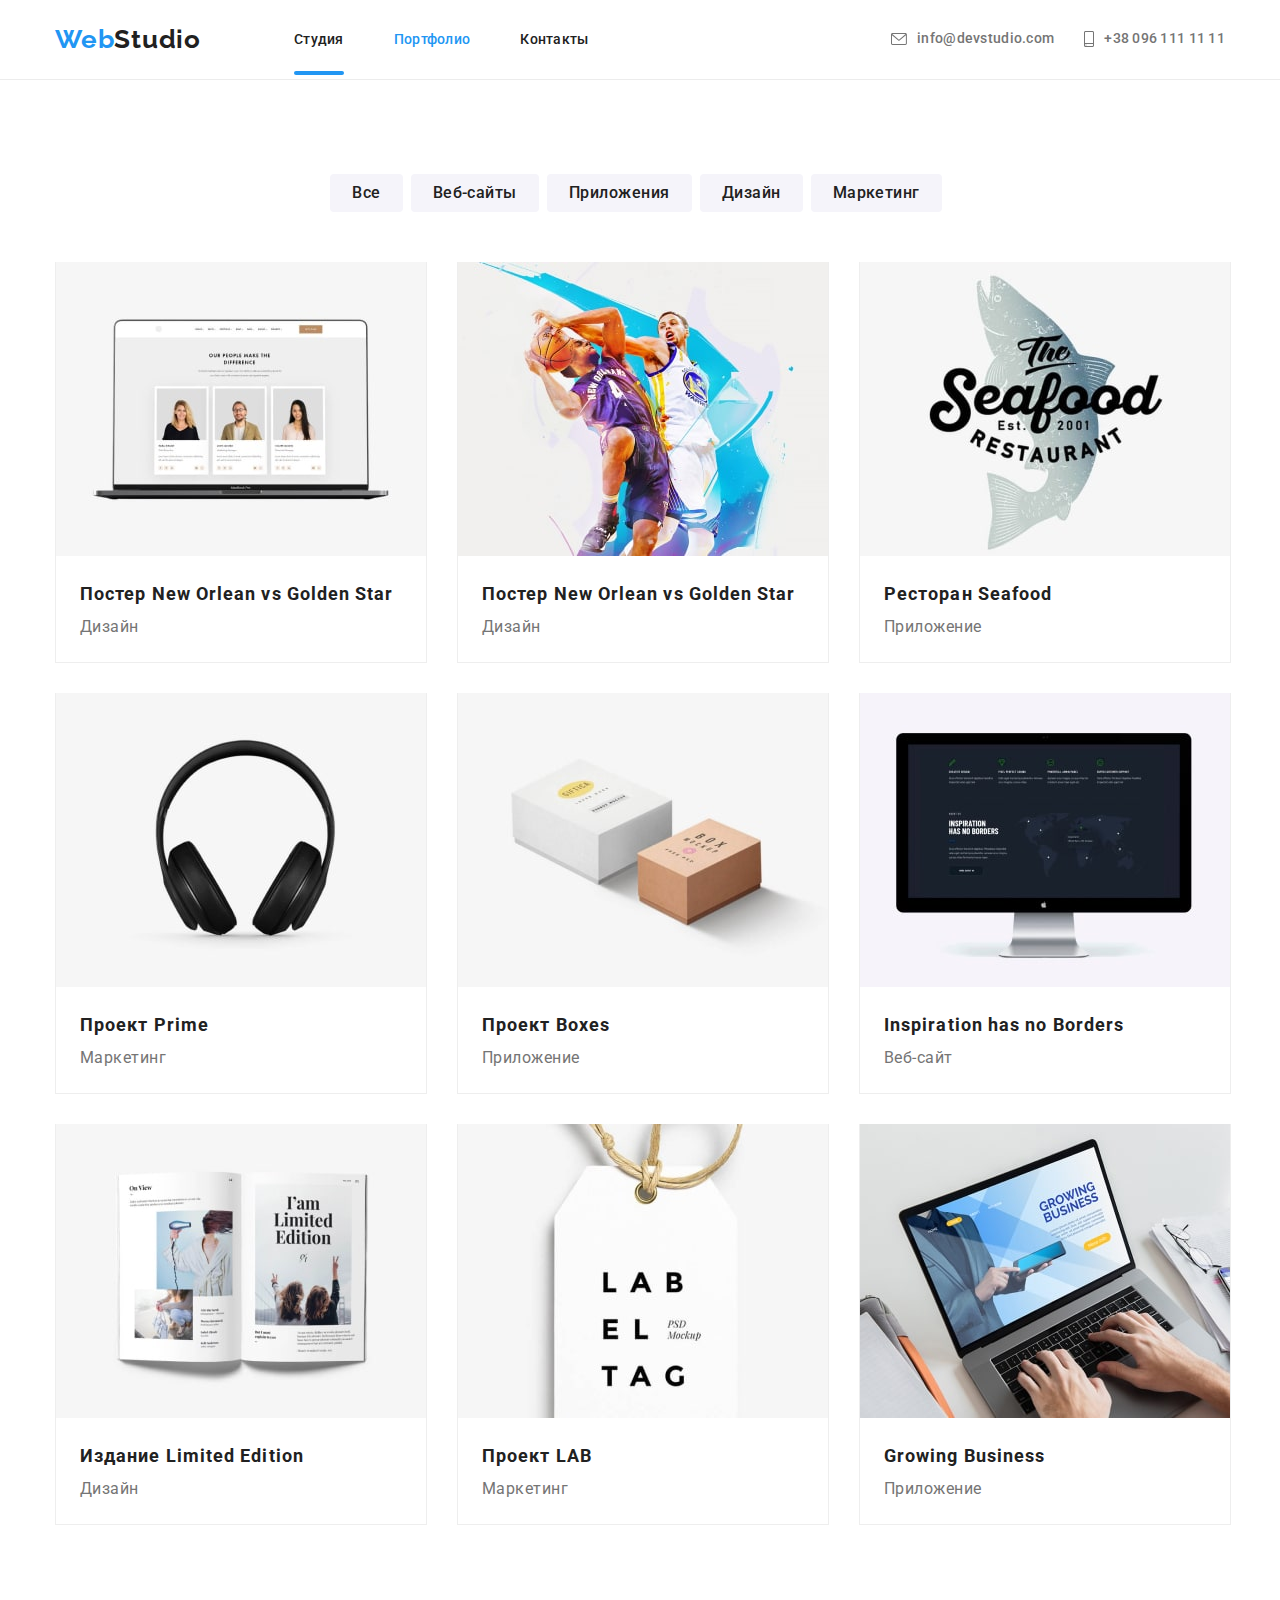
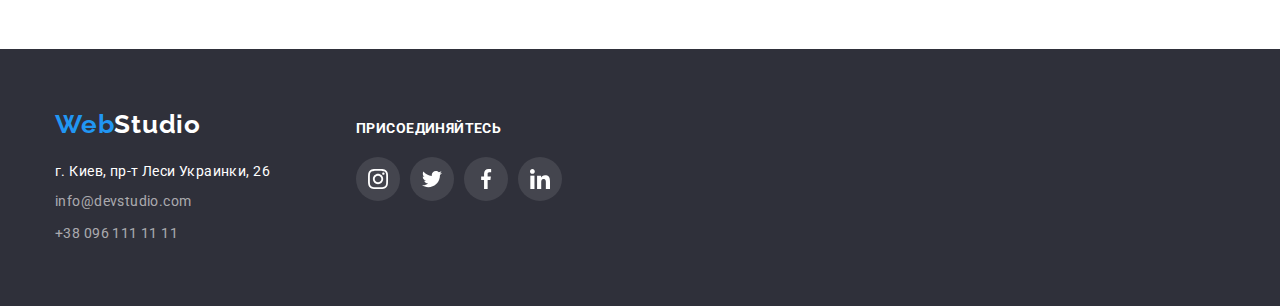
==== portfolio.html @ 5a018458 "+" ====
<!DOCTYPE html>
<html lang="en">
<head>
    <meta charset="UTF-8">
    <meta http-equiv="X-UA-Compatible" content="IE=edge">
    <meta name="viewport" content="width=device-width, initial-scale=1.0">
    <title>Document</title>
    <link rel="stylesheet" href="https://cdnjs.cloudflare.com/ajax/libs/modern-normalize/1.1.0/modern-normalize.min.css"
        crossorigin="anonymous" 
        referrerpolicy="no-referrer"
    >
    <link rel="stylesheet" href="./css/style.css" />
    <link rel="preconnect" href="https://fonts.googleapis.com">
    <link rel="preconnect" href="https://fonts.gstatic.com" crossorigin>
    <link href="https://fonts.googleapis.com/css2?family=Raleway:wght@400;500;700;900&family=Roboto:wght@400;500;700&display=swap" rel="stylesheet">
    
</head>
<body>
<header class="heading ">
    <div class="container">
        <div class="all_in">
            <a class="webstydia" href="index.html">Web<span class="shit">Studio</span></a>
            <nav>
                <ul class="menu">
                    <li class="menu_list"><a class="studia " href="index.html">Студия</a></li>
                    <li class="menu_list"><a class="portfolio bly" href="portfolio.html">Портфолио</a></li>
                    <li class="menu_list"><a class="contacs" href="">Контакты</a></li>
                </ul>
            </nav>
            <ul class="call">
                <li class="call_top"> <a class="mail" href="malito:info@devstudio.com"><svg class="top_icons" wight="16"
                            height="12">
                            <use href="image/svg/icons.svg#icon-envelope"></use>
                        </svg>info@devstudio.com</a></li>
                <li class="call_top"> <a class="telefon" href="tel:+380961111111"><svg class="top_icons_2" wight="10" height="16">
                            <use href="image/svg/icons.svg#icon-smartphone"></use>
                        </svg>+38 096 111 11 11</a></li>
            </ul>
        </div>
    </div>
</header>
    <main>
        <section class="main_pade section">
            <div class="container">
                <ul class="buttons">
                    <li class="port-butts"><button class="button" type="button">Все</button></li>
                    <li class="port-butts"><button class="button" type="button">Веб-сайты</button></li>
                    <li class="port-butts"><button class="button" type="button">Приложения</button></li>
                    <li class="port-butts"><button class="button" type="button">Дизайн</button></li>
                    <li class="port-butts"><button class="button" type="button">Маркетинг</button></li>
                </ul>
            </div>   
            <div class="container">
                <ul class="items">
                    <li class="item_3">
                        <div class="items_3_text">
                            <img class="bot" src="./image_portfolio/top_1.jpg" alt="постер">
                            <div class="active_text">
                                <p class="back_text">Технокряк это современная площадка распространения коронавируса. Компании используют
                                    эту
                                    платформу для цифрового
                                    шпионажа и атак на защищённые сервера конкурентов.</p>
                            </div>
                            <div class="pictures">
                                <h3 class="bot-title">Постер New Orlean vs Golden Star</h3>
                                <p class="bot-pre-title">Дизайн</p>
                            </div>
                            </img>
                        </div>
                    </li>
                    <li class="item_3">
                        <div class="items_3_text">
                            <img class="bot" src="./image_portfolio/top_2.jpg" alt="постер">
                                <div class="active_text">
                                    <p class="back_text">Технокряк это современная площадка распространения коронавируса. Компании используют эту
                                        платформу для цифрового
                                        шпионажа и атак на защищённые сервера конкурентов.</p>
                                </div>
                                <div class="pictures">
                                    <h3 class="bot-title">Постер New Orlean vs Golden Star</h3>
                                    <p class="bot-pre-title">Дизайн</p>
                                </div>
                            </img>
                        </div>
                    </li>
                    <li class="item_3">
                        <div class="items_3_text">
                        <img class="bot" src="./image_portfolio/top_3.jpg" alt="ресторан">
                          <div class="active_text">
                            <p class="back_text">Технокряк это современная площадка распространения коронавируса. Компании используют эту
                                платформу для цифрового
                                шпионажа и атак на защищённые сервера конкурентов.</p>
                          </div>
                            <div class="pictures">
                            <h3 class="bot-title"> Ресторан Seafood</h3>
                            <p class="bot-pre-title">Приложение</p>
                            </div>
                        </img>
                        </div>
                    </li>
                    <li class="item_3">
                     <div class="items_3_text">
                        <img class="bot" src="./image_portfolio/midle_1.jpg" alt="наушники">
                        <div class="active_text">
                            <p class="back_text">Технокряк это современная площадка распространения коронавируса. Компании используют эту
                                платформу для цифрового
                                шпионажа и атак на защищённые сервера конкурентов.</p>
                        </div>
                        <div class="pictures">
                            <h3 class="bot-title"> Проект Prime</h3>
                            <p class="bot-pre-title">Маркетинг</p>
                        </div>
                        </img>
                    </div>
                    </li>  
                    <li class="item_3">
                        <div class="items_3_text">
                        <img class="bot" src="./image_portfolio/midle_2.jpg" alt="коробочки">
                        <div class="active_text">
                            <p class="back_text">Технокряк это современная площадка распространения коронавируса. Компании используют эту
                                платформу для цифрового
                                шпионажа и атак на защищённые сервера конкурентов.</p>
                        </div>
                        <div class="pictures">
                            <h3 class="bot-title"> Проект Boxes </h3>
                            <p class="bot-pre-title">Приложение</p>
                        </div>
                        </img>
                       </div>
                    </li>
                    <li class="item_3">
                     <div class="items_3_text">
                        <img class="bot" src="./image_portfolio/midle_3.jpg" alt="mac">
                        <div class="active_text">
                            <p class="back_text">Технокряк это современная площадка распространения коронавируса. Компании используют эту
                                платформу для цифрового
                                шпионажа и атак на защищённые сервера конкурентов.</p>
                        </div>
                        <div class="pictures">
                            <h3 class="bot-title">Inspiration has no Borders</h3>
                            <p class="bot-pre-title">Веб-сайт</p>
                        </div>
                    </img>
                         </div>
                    </li>
                    <li class="item_3">
                     <div class="items_3_text">
                        <img class="bot" src="./image_portfolio/down_1.jpg" alt="издание">
                        <div class="active_text">
                            <p class="back_text">Технокряк это современная площадка распространения коронавируса. Компании используют эту
                                платформу для цифрового
                                шпионажа и атак на защищённые сервера конкурентов.</p>
                        </div>
                        <div class="pictures">
                            <h3 class="bot-title">Издание Limited Edition </h3>
                            <p class="bot-pre-title">Дизайн</p>
                        </div>
                        </img>
                     </div>
                    </li>
                    <li class="item_3">
                     <div class="items_3_text">
                        <img class="bot" src="./image_portfolio/down_2.jpg" alt="проект">
                        <div class="active_text">
                            <p class="back_text">Технокряк это современная площадка распространения коронавируса. Компании используют эту
                                платформу для цифрового
                                шпионажа и атак на защищённые сервера конкурентов.</p>
                        </div>
                        <div class="pictures">
                            <h3 class="bot-title">Проект LAB</h3>
                            <p class="bot-pre-title">Маркетинг</p>
                        </div>
                        </img>
                        </div>
                    </li>
                    <li class="item_3">
                        <div class="items_3_text">
                        <img class="bot" src="./image_portfolio/down_3.jpg" alt="notebook_2">
                        <div class="active_text">
                            <p class="back_text">Технокряк это современная площадка распространения коронавируса. Компании используют эту
                                платформу для цифрового
                                шпионажа и атак на защищённые сервера конкурентов.</p>
                        </div>
                        <div class="pictures">
                            <h3 class="bot-title">Growing Business </h3>
                            <p class="bot-pre-title">Приложение</p>
                        </div>
                        </img>
                        </div>
                    </li>
                </ul>
            </div>
        </section>
    </main>
<footer class="end ">
    <div class="container">
        <div class="fut_end">
            <div class="fut_end_1">
                <a class="webstydia_2" href="index.html">Web<span class="shit-2">Studio</span></a>
                <address class="adress">
                    <p>г. Киев, пр-т Леси Украинки, 26</p>
                </address>
                <ul class="call-2">
                    <li class="nav_bottom"> <a class="mail_2" href="malito:info@devstudio.com">info@devstudio.com</a>
                    </li>
                    <li><a class="telefon_2" href="tel:+380961111111">+38 096 111 11 11</a></li>
                </ul>
            </div>
            <div class="fut_end_2">
                <h3 class="come_text ">ПРИСОЕДИНЯЙТЕСЬ</h3>

                <ul class="come_link">
                    <li class="come_item">
                        <a href="" class="come_link_list">
                            <svg class="come_icons" wight="20" height="20">
                                <use href="image/svg/icons.svg#icon-instagram-2"></use>
                            </svg>

                        </a>
                    </li>
                    <li class="come_item">
                        <a href="" class="come_link_list">
                            <svg class="come_icons" wight="20" height="20">
                                <use href="image/svg/icons.svg#icon-twitter-1"></use>
                            </svg>
                        </a>
                    </li>
                    <li class="come_item">
                        <a href="" class="come_link_list">
                            <svg class="come_icons" wight="20" height="20">
                                <use href="image/svg/icons.svg#icon-facebook-1"></use>
                            </svg>
                        </a>
                    </li>
                    <li class="come_item">
                        <a href="" class="come_link_list">
                            <svg class="come_icons" wight="20" height="20">
                                <use href="image/svg/icons.svg#icon-linkedin-1"></use>
                            </svg>
                        </a>
                    </li>
                </ul>

            </div>
        </div>
    </div>
</footer>
</body>
</html>
---- css/style.css ----
body {
  font-family: "Roboto", sans-serif;
}
.container {
  width: 1200px;
  padding-left: 15px;
  padding-right: 15px;
  margin-left: auto;
  margin-right: auto;
}
ul {
  padding: 0;
  margin: 0;
  list-style: none;
}
.ul,
li {
  list-style: none;
  padding: 0;
  margin: 0;
}
.section {
  padding-top: 94px;
  padding-bottom: 94px;
}
h1,
h2,
h3,
p {
  margin: 0;
}

/* хедер для всех */
.heading {
  border-bottom: 1px solid #ececec;
  padding-top: 24px;
  padding-bottom: 24px;
}
.all_in {
  display: flex;
  align-items: center;
  transition: color;
}
.menu {
  display: flex;
  list-style: none;
}

.menu_list {
  margin-right: 50px;
}
.menu_list:last-child {
  margin-right: 0;
}

.webstydia {
  text-decoration: none;
  cursor: pointer;
  font-family: Raleway;
  font-weight: 700;
  font-size: 26px;
  line-height: 1.19;
  letter-spacing: 0.03em;
  color: #2196f3;
  margin-right: 93px;
  transition-property: color;
  transition-duration: 250ms;
  transition-timing-function: cubic-bezier(0.4, 0, 0.2, 1);
}
.webstydia:focus .shit {
  color: #2196f3;
}
.shit {
  color: #212121;
}

a:focus {
  color: #2196f3;
}

.studia {
  text-decoration: none;
  font-size: 14px;
  font-weight: 500;
  line-height: 1.14;
  letter-spacing: 0.02em;
  text-align: left;
  color: #212121;
  cursor: pointer;
  transition-property: color;
  transition-duration: 250ms;
  transition-timing-function: cubic-bezier(0.4, 0, 0.2, 1);
  position: relative;
}
.studia:hover {
  color: #2196f3;
}
.studia::after {
  content: "";
  display: block;
  width: 100%;
  height: 4px;
  position: absolute;
  left: 0;
  bottom: -28px;
  background: #2196f3;
  border-radius: 2px;
}

.portfolio {
  text-decoration: none;
  font-size: 14px;
  font-weight: 500;
  line-height: 1.14;
  letter-spacing: 0.02em;
  text-align: left;
  color: #212121;
  cursor: pointer;
  transition-property: color;
  transition-duration: 250ms;
  transition-timing-function: cubic-bezier(0.4, 0, 0.2, 1);
  position: relative;
}
.portfolio:hover {
  color: #2196f3;
}
.portfolio:focus {
  color: #2196f3;
}
.portfolio:hover::after {
  content: "";
  display: block;
  width: 100%;
  height: 4px;
  position: absolute;
  left: 0;
  bottom: -28px;
  background: #2196f3;
  border-radius: 2px;
}
.contacs {
  text-decoration: none;
  font-size: 14px;
  font-weight: 500;
  line-height: 1.14;
  letter-spacing: 0.02em;
  text-align: left;
  color: #212121;
  cursor: pointer;
  transition-property: color;
  transition-duration: 250ms;
  transition-timing-function: cubic-bezier(0.4, 0, 0.2, 1);
}
.contacs:hover {
  color: #2196f3;
}
.contacs:focus {
  color: #2196f3;
}
.bly {
  color: #2196f3;
}

.mail {
  font-size: 14px;
  font-weight: 500;
  line-height: 1.14;
  letter-spacing: 0.02em;
  color: #757575;
  text-decoration: none;
  display: flex;
  align-items: center;
  transition-property: fill;
  transition-duration: 250ms;
  transition-timing-function: cubic-bezier(0.4, 0, 0.2, 1);
}
.telefon {
  font-size: 14px;
  font-weight: 500;
  line-height: 1.14;
  letter-spacing: 0.02em;
  color: #757575;
  text-decoration: none;
  white-space: nowrap;
  display: flex;
  align-items: center;
  transition-property: fill;
  transition-duration: 250ms;
  transition-timing-function: cubic-bezier(0.4, 0, 0.2, 1);
}
.call {
  list-style: none;
  display: flex;
  margin-left: auto;
}
.call_top {
  margin-right: 30px;
}
.call_top:last-child {
  margin-right: 0;
}
.mail:focus .top_icons {
  fill: #2196f3;
}
.telefon:focus .top_icons_2 {
  fill: #2196f3;
}
.top_icons {
  width: 16px;
  height: 12px;
  align-items: center;
  margin-right: 10px;
  fill: #757575;
  transition-property: fill;
  transition-duration: 250ms;
  transition-timing-function: cubic-bezier(0.4, 0, 0.2, 1);
}
.mail:hover .top_icons {
  fill: #2196f3;
}
.top_icons_2 {
  width: 10px;
  height: 16px;
  align-items: center;
  margin-right: 10px;
  fill: #757575;
  transition-property: fill;
  transition-duration: 250ms;
  transition-timing-function: cubic-bezier(0.4, 0, 0.2, 1);
}
.telefon:hover .top_icons_2 {
  fill: #2196f3;
}
.mail:hover {
  color: #2196f3;
}
.telefon:hover {
  color: #2196f3;
}

/* конец общей верхней части */
/* главная */
/* С груповой фоткой+ модальное меню */
.main__hi {
  display: flex;
  justify-content: center;
  align-items: center;
  flex-direction: column;
  padding-top: 200px;
  padding-bottom: 200px;
  background: #212121;
  background-image: linear-gradient(
      rgba(47, 48, 58, 0.4),
      rgba(47, 48, 58, 0.4)
    ),
    url(../image/background.jpg);
  background-repeat: no-repeat;
  background-position: center;
  background-size: cover;
}
.hi__title {
  width: 696px;
  font-weight: 900;
  font-size: 44px;
  line-height: 136%;
  text-align: center;
  letter-spacing: 0.06em;
  text-transform: uppercase;
  color: #ffffff;
  margin-bottom: 30px;
}
.hi__button {
  width: 200px;
  font-family: Roboto;
  height: 50px;
  font-weight: 700;
  font-size: 20px;
  background: #2196f3;
  border: 0;
  color: #fff;
  cursor: pointer;
  border-radius: 4px;
  text-align: center;
  transition-property: color;
  transition-duration: 250ms;
  transition-timing-function: cubic-bezier(0.4, 0, 0.2, 1);
}
.h1_button:hover {
  background: #2196f3;
}
/* С Иконками svg */
.main__content {
  text-decoration: none;
  padding-top: 94px;
}
.content__adv_icon {
  width: 70px;
  height: 70px;
}
.icon_size {
  display: flex;
  justify-content: center;
  align-items: center;
  background: #f5f4fa;
  border-radius: 4px;
  margin-bottom: 30px;
  width: 270px;
  height: 120px;
}
.content__adv {
  display: flex;
}
.content__adv_item-title {
  margin-right: 30px;
}
.content__adv_item-title:last-child {
  margin-right: 0;
}

.content__adv_item-title-text {
  font-size: 14px;
  font-weight: 700;
  line-height: 1.14;
  letter-spacing: 0.03em;
  text-align: left;
  color: #212121;
  padding-bottom: 10px;
  text-transform: uppercase;
  white-space: nowrap;
}

.content__adv_item-text {
  font-size: 14px;
  font-weight: 400;
  line-height: 1.71;
  letter-spacing: 0.03em;
  text-align: left;
  color: #757575;
}

/*.interactiv:first-child {
  
}
*/
/* 3 фотографии */
.content__what_title {
  font-size: 36px;
  line-height: 1.16;
  text-align: center;
  letter-spacing: 0.03em;
  color: #212121;
  margin-bottom: 50px;
}
.interactiv {
  margin-right: 30px;
}
.interactiv:last-child {
  margin-right: 0;
}
.position_of_text {
  position: relative;
  width: 370px;
  height: 294px;
}
.content_top {
  position: absolute;
  bottom: 0%;
  left: 0%;
  transform: translate(-0%, -0%);
  background-color: rgba(47, 48, 58, 0.8);
  width: 370px;
  height: 70px;
}
.content_text_top {
  font-weight: 700;
  font-size: 14px;
  line-height: 16px;
  text-align: center;
  letter-spacing: 0.03em;
  text-transform: uppercase;
  display: flex;
  flex-direction: column;
  color: #ffffff;
  margin-top: 27px;
}

.content__what_imgs {
  list-style: none;
  display: flex;
}
/* SVG */
.workspake {
  background-color: #f5f4fa;
}
.items-2 {
  list-style: none;
  display: flex;
  justify-content: center;
}

.team {
  display: flex;
  justify-content: center;
  font-size: 36px;
  font-weight: 700;
  line-height: 1.16;
  letter-spacing: 0.03em;
  margin-bottom: 50px;
}
.item {
  margin-right: 30px;
  text-align: center;
  border: 1px solid #eeeeee;
  background: #ffffff;
  box-shadow: 0px 1px 3px rgba(0, 0, 0, 0.12), 0px 1px 1px rgba(0, 0, 0, 0.14),
    0px 2px 1px rgba(0, 0, 0, 0.2);
  border-radius: 0px 0px 4px 4px;
}
.item:last-child {
  margin-right: 0;
}
.peoples_icon {
  padding-bottom: 30px;
  padding-top: 30px;
}
.peoples {
  font-size: 16px;
  line-height: 1.18;
  letter-spacing: 0.03em;
  color: #212121;
  padding-bottom: 10px;
}
.peoples-2 {
  font-size: 16px;
  line-height: 1.18;
  letter-spacing: 0.03em;
  font-weight: 400;

  color: #757575;
}
.team-social-list {
  display: flex;
  justify-content: center;
  margin-top: 16px;
}
.team-social-icon {
  fill: #afb1b8;
  transition-property: fill;
  transition-duration: 250ms;
  transition-timing-function: cubic-bezier(0.4, 0, 0.2, 1);
}
.team-social-item + .team-social-item {
  margin-left: 10px;
}
.team-social-link {
  width: 44px;
  height: 44px;
  border-radius: 50%;
  background-color: white;
  display: flex;
  align-items: center;
  justify-content: center;
  transition-property: background-color;
  transition-duration: 250ms;
  transition-timing-function: cubic-bezier(0.4, 0, 0.2, 1);
}

.team-social-link:hover {
  background-color: #2196f3;
}
.team-social-link:focus .team-social-icon {
  fill: #ffffff;
}
.team-social-link:focus {
  background-color: #2196f3;
}
.team-social-link:hover .team-social-icon {
  fill: white;
}
/* Будет блок */
.clients {
  display: flex;
  justify-content: center;
}
.client {
  margin-right: 30px;
}
.client:last-child {
  margin-right: 0px;
}
.client-icon {
  width: 106px;
  fill: #afb1b8;
  height: 60px;
  transition-property: background-color;
  transition-duration: 250ms;
  transition-timing-function: cubic-bezier(0.4, 0, 0.2, 1);
}
.client-link {
  width: 170px;
  height: 92px;
  display: flex;
  justify-content: center;
  align-items: center;
  border: 1px solid #afb1b8;
  box-sizing: border-box;
  border-radius: 4px;
  fill: #afb1b8;
  transition-property: fill;
  transition-duration: 250ms;
  transition-timing-function: cubic-bezier(0.4, 0, 0.2, 1);
}
.client-link:hover {
  border: 1px solid #2196f3;
  box-sizing: border-box;
  border-radius: 4px;
}
.client-icon:hover {
  fill: #2196f3;
}
.client-link:focus .client-icon {
  fill: #2196f3;
}
.client-link:focus {
  border: 1px solid #2196f3;
  box-sizing: border-box;
  border-radius: 4px;
}
.client-link:hover .client-icon {
  fill: #2196f3;
}
/* Главная конец */

.main_pade {
  display: flex;
  flex-direction: column;
}
.port-butts {
  margin-right: 8px;
}
.buttons {
  display: flex;
  justify-content: center;
  margin-bottom: 50px;
}
.button {
  border: none;
  font-family: inherit;
  color: inherit;
  background-color: transparent;
  cursor: pointer;
  border-radius: 4px;
  padding: 6px 22px;
  text-decoration: none;
  font-weight: 500;
  font-size: 16px;
  line-height: 1.62;
  letter-spacing: 0.03em;
  color: #212121;
  background: #f5f4fa;
  white-space: nowrap;
  transition-property: background-color, color;
  transition-duration: 250ms;
  transition-timing-function: cubic-bezier(0.4, 0, 0.2, 1);
}
.button:hover {
  color: #ffffff;
  background-color: #2196f3;
}
.button:focus {
  color: #ffffff;
  background-color: #2196f3;
}

/* Карттинки */
.items_3_text {
  position: relative;
  display: flex;
  flex-direction: column;
}
.items_3_text::before {
  display: flex;
  position: absolute;
  content: "";
  width: 370px;
  height: 294px;
  background: rgba(33, 150, 243, 0.9);
  opacity: 0;
  transform: translateY(100%);

  transition-duration: 250ms;
  transition-timing-function: cubic-bezier(0.4, 0, 0.2, 1);
}
.items_3_text:hover::before {
  opacity: 1;

  transform: translateY(0%);
}
.items_3_text:hover .active_text {
  opacity: 1;
  transform: translateY(0%);
}
.active_text {
  position: absolute;
  display: flex;
  opacity: 0;
  left: 24px;
  right: 24px;
  top: 63px;
  bottom: 63px;
  opacity: 0;
  transform: translateY(100%);
}

.back_text {
  font-size: 18px;
  font-weight: 400;
  line-height: 1.55;
  letter-spacing: 0.03em;
  text-align: left;
  color: #ffffff;
}
.items {
  list-style: none;
  display: flex;
  width: 1200px;
  flex-wrap: wrap;
  text-align: left;
}
.items:hover .items_3_text::before {
  transform: translateY(0%);
}

.item_3 {
  background: #ffffff;
  border-bottom: 1px solid #eeeeee;
  border-right: 1px solid #eeeeee;
  border-left: 1px solid #eeeeee;
  box-sizing: border-box;
  margin-bottom: 30px;
  margin-right: 30px;
}
.item_3:hover {
  box-shadow: 0px 1px 1px rgba(0, 0, 0, 0.12), 0px 4px 4px rgba(0, 0, 0, 0.06),
    1px 4px 6px rgba(0, 0, 0, 0.16);
}
.item_3:hover .active_text {
  opacity: 1;

  transition-duration: 250ms;
  transition-timing-function: cubic-bezier(0.4, 0, 0.2, 1);
  transform: translateY(0%);
}

.item_3:nth-child(3n) {
  margin-right: 0;
}
.pictures {
  padding-left: 24px;
  padding-right: 24px;
  padding-top: 20px;
  padding-bottom: 20px;
}

.bot-title {
  font-size: 18px;
  font-weight: 700;
  line-height: 2;
  letter-spacing: 0.06em;
  text-align: left;
  color: #212121;
}
.bot-pre-title {
  font-size: 16px;
  font-weight: 400;
  line-height: 1.87;
  letter-spacing: 0.03em;
  text-align: left;
  color: #757575;
}
/*
.bot {
  width: 370px;
  height: 294px;
  left: 215px;
  top: 262px;
}*/

/* Футер для всех */
.end {
  background-color: #2f303a;
  padding-top: 60px;
  padding-bottom: 60px;
}

.webstydia_2 {
  text-decoration: none;
  cursor: pointer;
  font-family: Raleway;
  font-weight: bold;
  font-size: 26px;
  line-height: 1.19;
  letter-spacing: 0.03em;
  color: #2196f3;
  margin-bottom: 20px;

  display: block;
  transition-delay: 250ms;
  transition-timing-function: cubic-bezier(0.4, 0, 0.2, 1);
}
.webstydia_2:focus .shit-2 {
  color: #2196f3;
}
.adress {
  width: 231px;
  height: 21px;
  font-style: normal;
  font-size: 14px;
  line-height: 1.71;
  letter-spacing: 0.03em;
  color: #ffffff;

  margin-right: 0;
}

.shit-2 {
  color: #ffffff;
}

.mail_2 {
  font-size: 14px;
  line-height: 1.71;
  letter-spacing: 0.03em;
  color: rgba(255, 255, 255, 0.6);
  text-decoration: none;
  transition-delay: 250ms;
  transition-timing-function: cubic-bezier(0.4, 0, 0.2, 1);
}
.mail_2:hover {
  color: #2196f3;
}
.telefon_2 {
  width: 231px;
  height: 21px;
  font-size: 14px;
  line-height: 1.71;
  letter-spacing: 0.03em;
  text-decoration: none;
  color: rgba(255, 255, 255, 0.6);
  transition-delay: 250ms;
  transition-timing-function: cubic-bezier(0.4, 0, 0.2, 1);
}
.telefon_2:hover {
  color: #2196f3;
}
.nav_bottom {
  padding-top: 9px;
  padding-bottom: 9px;
}
.call-2 {
  list-style: none;
  padding-left: 0;
}
.fut_end_1 {
  display: flex;
  flex-direction: column;
}
.fut_end {
  display: flex;
}
.fut_end_2 {
  padding-left: 70px;
  padding-top: 12px;
}
.come_link {
  display: flex;
}

.come_item + .come_item {
  margin-left: 10px;
}
.come_text {
  width: 145px;
  height: 16px;
  font-size: 14px;
  line-height: 1.14;
  letter-spacing: 0.03em;
  text-transform: uppercase;
  font-weight: 700;
  color: #ffffff;
  font-weight: 700;
  margin-bottom: 20px;
}
.come_link_list {
  width: 44px;
  height: 44px;
  border-radius: 50%;
  background-color: rgba(255, 255, 255, 0.1);
  display: flex;
  align-items: center;
  justify-content: center;
  transition-property: background-color;
  transition-duration: 250ms;
  transition-timing-function: cubic-bezier(0.4, 0, 0.2, 1);
}
.come_link_list:hover {
  background-color: #2196f3;
}
.come_icons {
  fill: #ffffff;
}
.come_link_list:focus .come_icons {
  fill: #ffffff;
}
.come_link_list:focus {
  background: #2196f3;
}
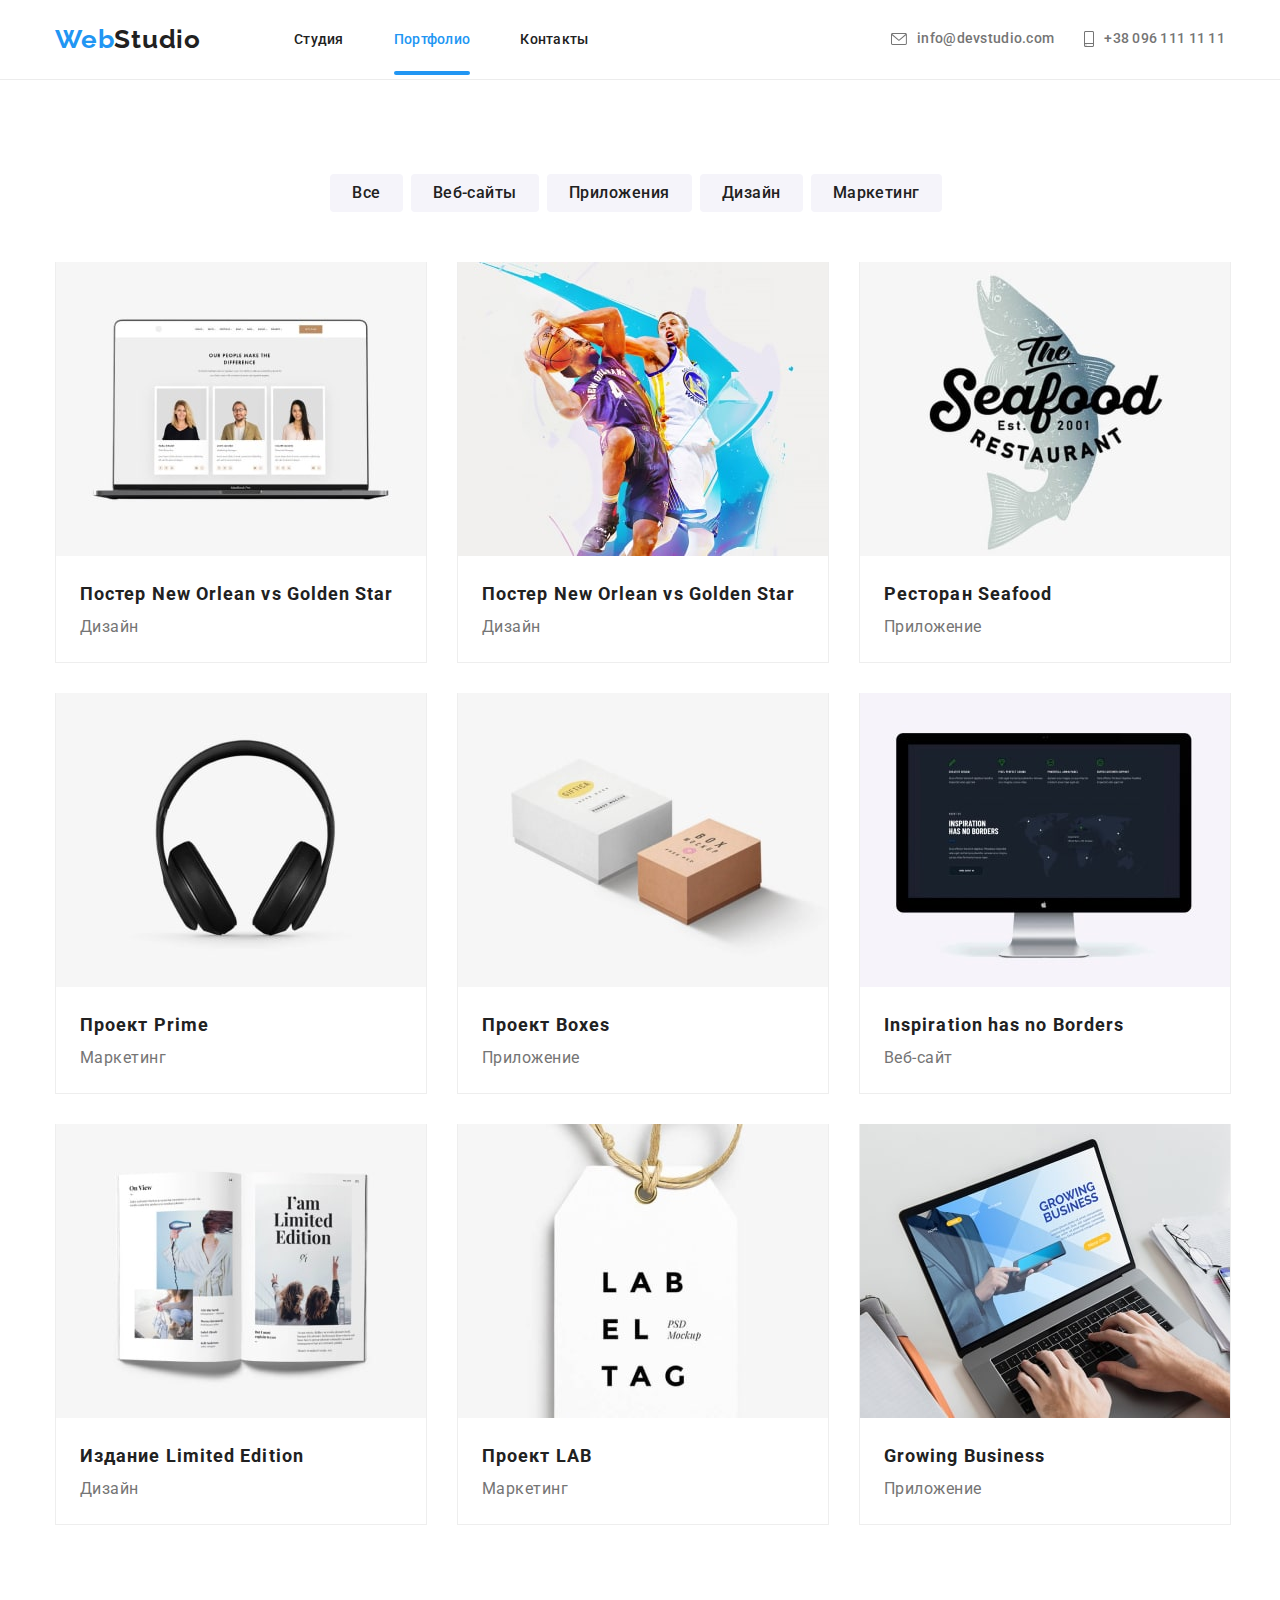
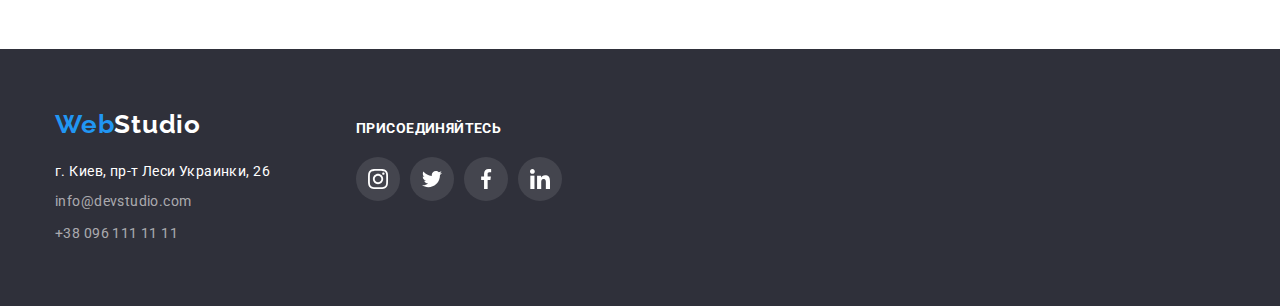
==== commit e27c6b99: "+" ====
--- a/portfolio.html
+++ b/portfolio.html
@@ -23,7 +23,7 @@
             <nav>
                 <ul class="menu">
                     <li class="menu_list"><a class="studia " href="index.html">Студия</a></li>
-                    <li class="menu_list"><a class="portfolio bly" href="portfolio.html">Портфолио</a></li>
+                    <li class="menu_list"><a class="portfolio bly cut" href="portfolio.html">Портфолио</a></li>
                     <li class="menu_list"><a class="contacs" href="">Контакты</a></li>
                 </ul>
             </nav>
--- a/css/style.css
+++ b/css/style.css
@@ -95,7 +95,7 @@
 .studia:hover {
   color: #2196f3;
 }
-.studia::after {
+.cut::after {
   content: "";
   display: block;
   width: 100%;
@@ -127,17 +127,7 @@
 .portfolio:focus {
   color: #2196f3;
 }
-.portfolio:hover::after {
-  content: "";
-  display: block;
-  width: 100%;
-  height: 4px;
-  position: absolute;
-  left: 0;
-  bottom: -28px;
-  background: #2196f3;
-  border-radius: 2px;
-}
+
 .contacs {
   text-decoration: none;
   font-size: 14px;
@@ -577,6 +567,9 @@
   position: relative;
   display: flex;
   flex-direction: column;
+  transition-duration: 250ms;
+  transition-timing-function: cubic-bezier(0.4, 0, 0.2, 1);
+  transform: translateY(0%);
 }
 .items_3_text::before {
   display: flex;
@@ -587,16 +580,13 @@
   background: rgba(33, 150, 243, 0.9);
   opacity: 0;
   transform: translateY(100%);
-
-  transition-duration: 250ms;
-  transition-timing-function: cubic-bezier(0.4, 0, 0.2, 1);
 }
 .items_3_text:hover::before {
+  contain: "";
   opacity: 1;
-
-  transform: translateY(0%);
 }
 .items_3_text:hover .active_text {
+  content: "";
   opacity: 1;
   transform: translateY(0%);
 }
@@ -610,6 +600,9 @@
   bottom: 63px;
   opacity: 0;
   transform: translateY(100%);
+  transition-duration: 250ms;
+  transition-timing-function: cubic-bezier(0.4, 0, 0.2, 1);
+  transform: translateY(0%);
 }
 
 .back_text {
@@ -628,6 +621,9 @@
   text-align: left;
 }
 .items:hover .items_3_text::before {
+  transform: translateY(0%);
+  transition-duration: 250ms;
+  transition-timing-function: cubic-bezier(0.4, 0, 0.2, 1);
   transform: translateY(0%);
 }
 
@@ -646,7 +642,6 @@
 }
 .item_3:hover .active_text {
   opacity: 1;
-
   transition-duration: 250ms;
   transition-timing-function: cubic-bezier(0.4, 0, 0.2, 1);
   transform: translateY(0%);
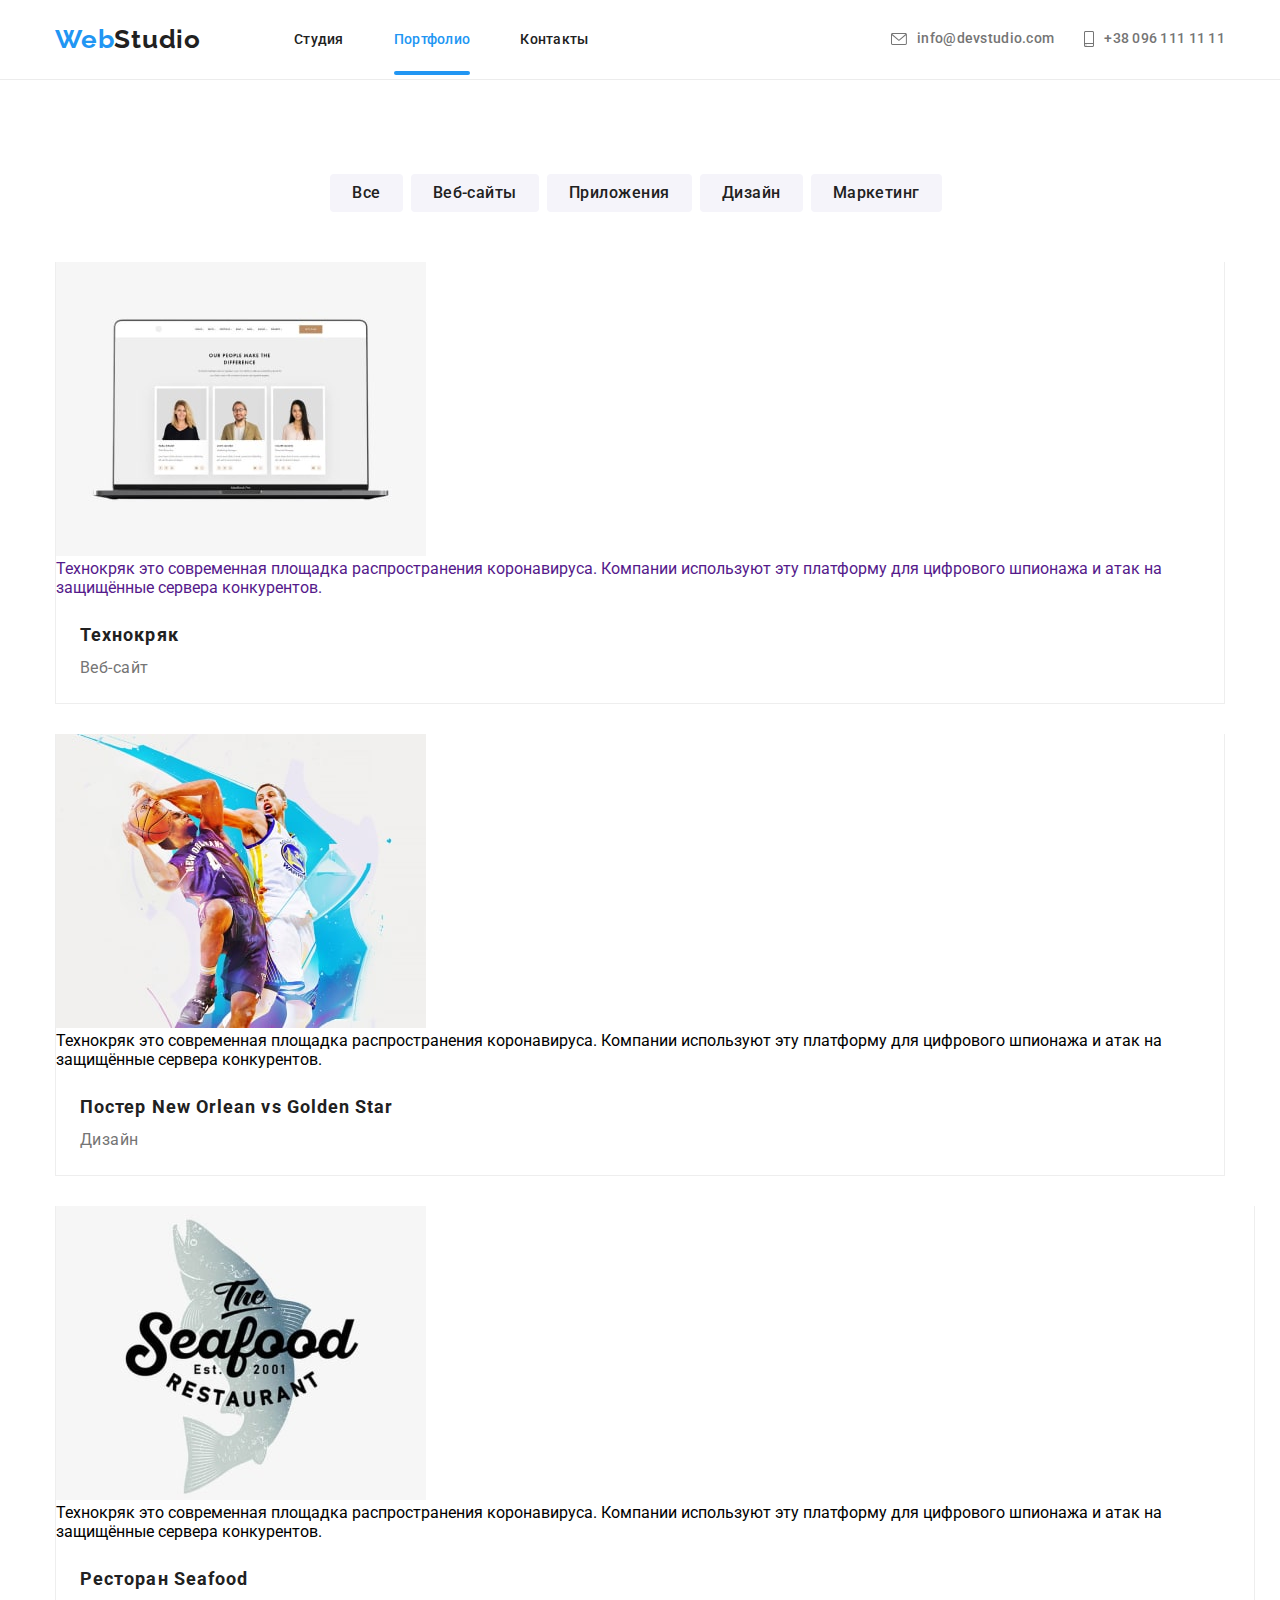
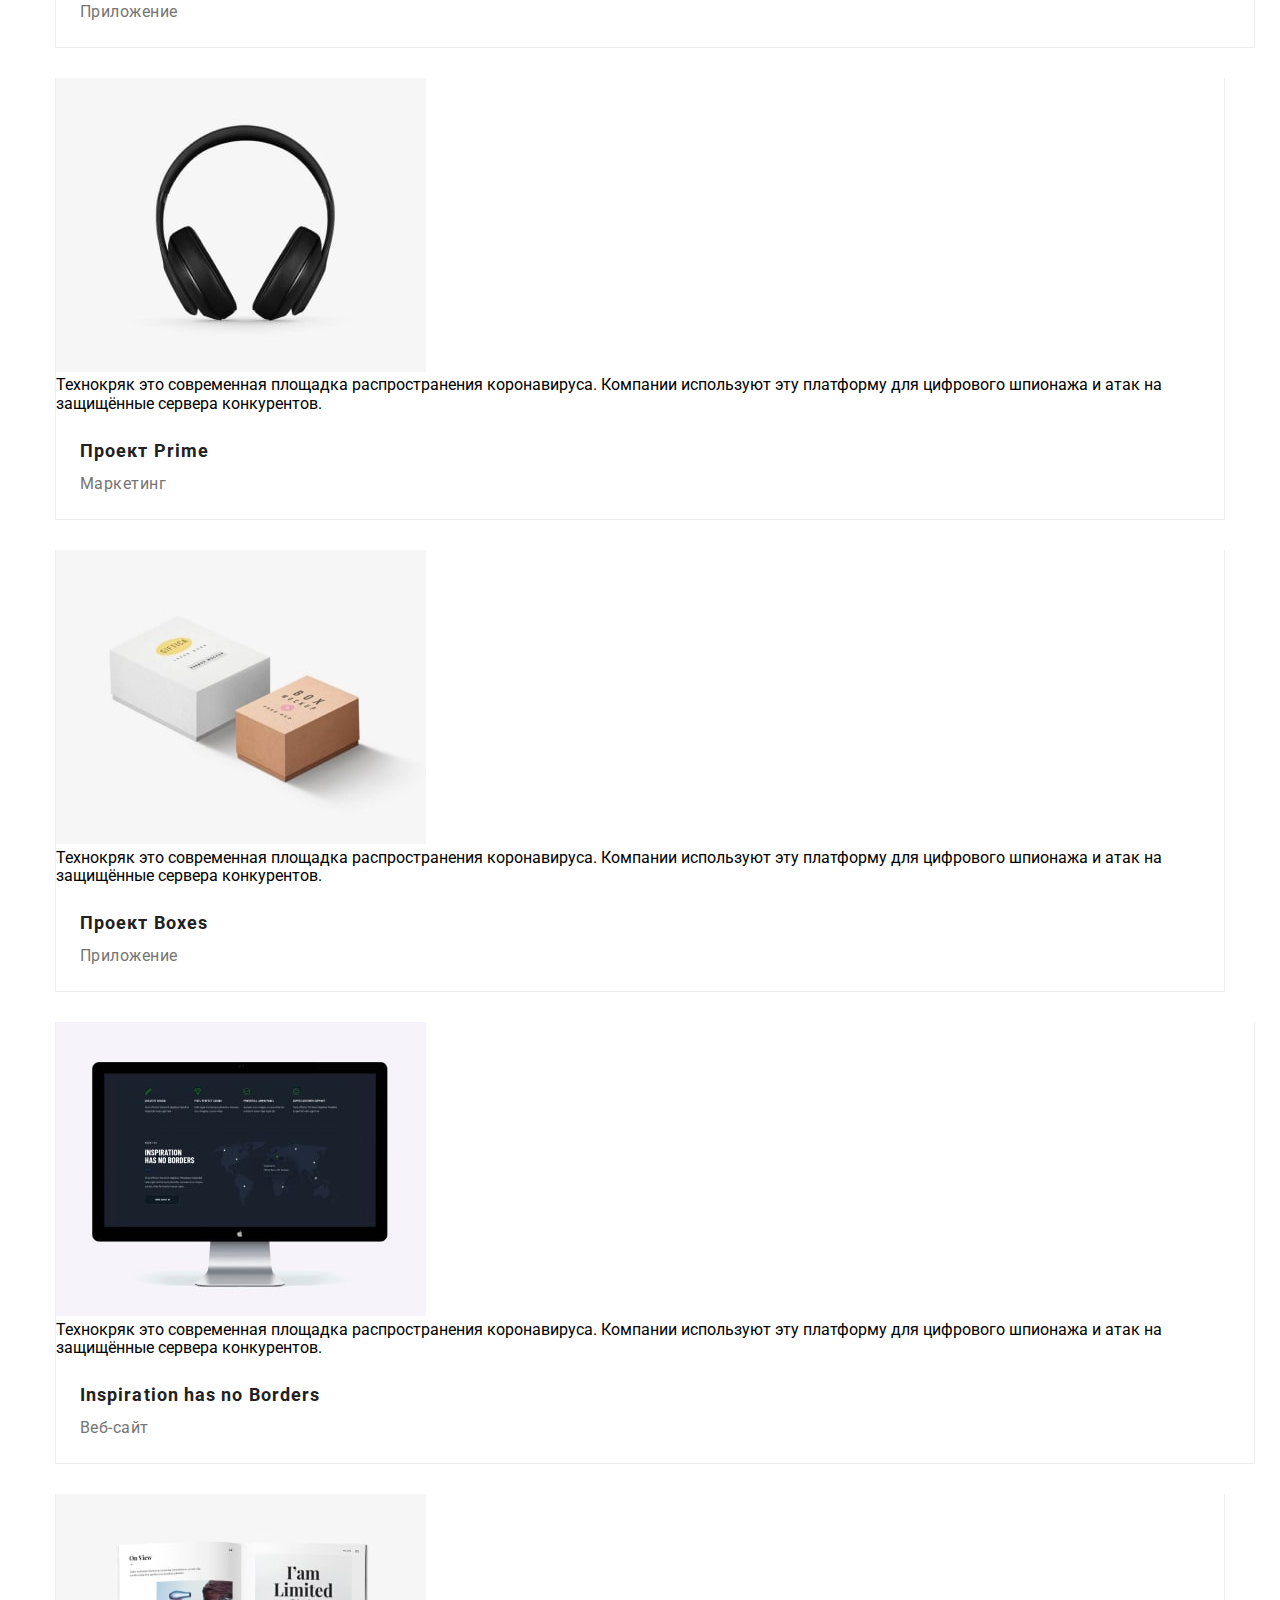
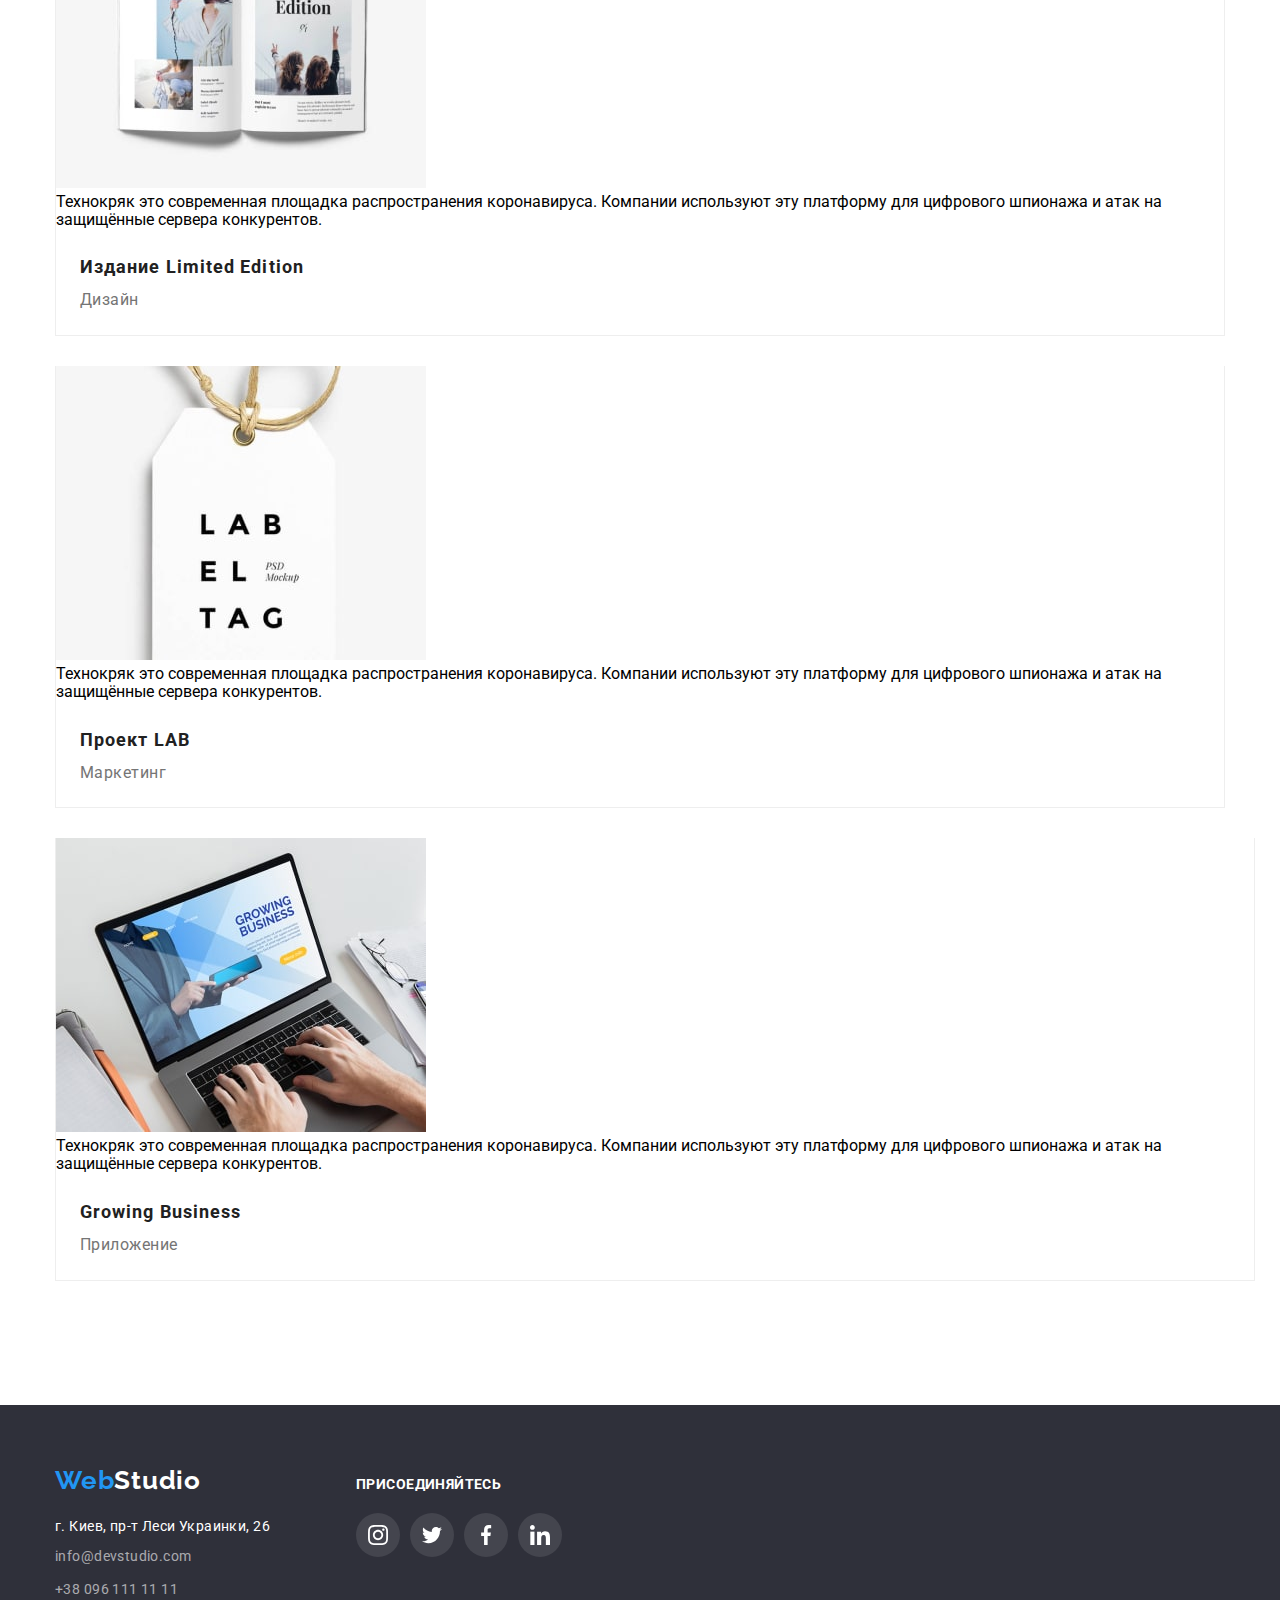
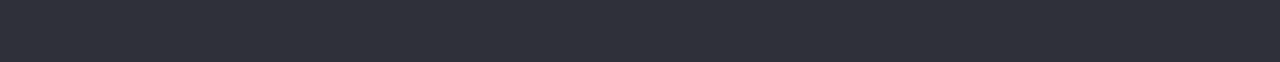
==== commit 7207bdc9: "+" ====
--- a/portfolio.html
+++ b/portfolio.html
@@ -53,20 +53,21 @@
             <div class="container">
                 <ul class="items">
                     <li class="item_3">
-                        <div class="items_3_text">
-                            <img class="bot" src="./image_portfolio/top_1.jpg" alt="постер">
+                        <a href="" class="portfolio-link">
                             <div class="active_text">
+                                <img class="bot" src="./image_portfolio/top_1.jpg" alt="постер"/>
                                 <p class="back_text">Технокряк это современная площадка распространения коронавируса. Компании используют
-                                    эту
-                                    платформу для цифрового
-                                    шпионажа и атак на защищённые сервера конкурентов.</p>
+                                        эту
+                                        платформу для цифрового
+                                        шпионажа и атак на защищённые сервера конкурентов.</p>
                             </div>
-                            <div class="pictures">
-                                <h3 class="bot-title">Постер New Orlean vs Golden Star</h3>
-                                <p class="bot-pre-title">Дизайн</p>
-                            </div>
-                            </img>
-                        </div>
+                                <div class="pictures">
+                                    <h3 class="bot-title">Технокряк</h3>
+                                    <p class="bot-pre-title">Веб-сайт</p>
+                                </div>
+                                
+                            
+                        </a>
                     </li>
                     <li class="item_3">
                         <div class="items_3_text">
--- a/css/style.css
+++ b/css/style.css
@@ -563,68 +563,16 @@
 }
 
 /* Карттинки */
-.items_3_text {
-  position: relative;
-  display: flex;
-  flex-direction: column;
-  transition-duration: 250ms;
-  transition-timing-function: cubic-bezier(0.4, 0, 0.2, 1);
-  transform: translateY(0%);
-}
-.items_3_text::before {
-  display: flex;
-  position: absolute;
-  content: "";
-  width: 370px;
-  height: 294px;
-  background: rgba(33, 150, 243, 0.9);
-  opacity: 0;
-  transform: translateY(100%);
-}
-.items_3_text:hover::before {
-  contain: "";
-  opacity: 1;
-}
-.items_3_text:hover .active_text {
-  content: "";
-  opacity: 1;
-  transform: translateY(0%);
-}
-.active_text {
-  position: absolute;
-  display: flex;
-  opacity: 0;
-  left: 24px;
-  right: 24px;
-  top: 63px;
-  bottom: 63px;
-  opacity: 0;
-  transform: translateY(100%);
-  transition-duration: 250ms;
-  transition-timing-function: cubic-bezier(0.4, 0, 0.2, 1);
-  transform: translateY(0%);
-}
-
-.back_text {
-  font-size: 18px;
-  font-weight: 400;
-  line-height: 1.55;
-  letter-spacing: 0.03em;
-  text-align: left;
-  color: #ffffff;
-}
+.portfolio-link {
+  text-decoration: none;
+}
+
 .items {
   list-style: none;
   display: flex;
   width: 1200px;
   flex-wrap: wrap;
   text-align: left;
-}
-.items:hover .items_3_text::before {
-  transform: translateY(0%);
-  transition-duration: 250ms;
-  transition-timing-function: cubic-bezier(0.4, 0, 0.2, 1);
-  transform: translateY(0%);
 }
 
 .item_3 {
@@ -640,16 +588,11 @@
   box-shadow: 0px 1px 1px rgba(0, 0, 0, 0.12), 0px 4px 4px rgba(0, 0, 0, 0.06),
     1px 4px 6px rgba(0, 0, 0, 0.16);
 }
-.item_3:hover .active_text {
-  opacity: 1;
-  transition-duration: 250ms;
-  transition-timing-function: cubic-bezier(0.4, 0, 0.2, 1);
-  transform: translateY(0%);
-}
 
 .item_3:nth-child(3n) {
   margin-right: 0;
 }
+
 .pictures {
   padding-left: 24px;
   padding-right: 24px;
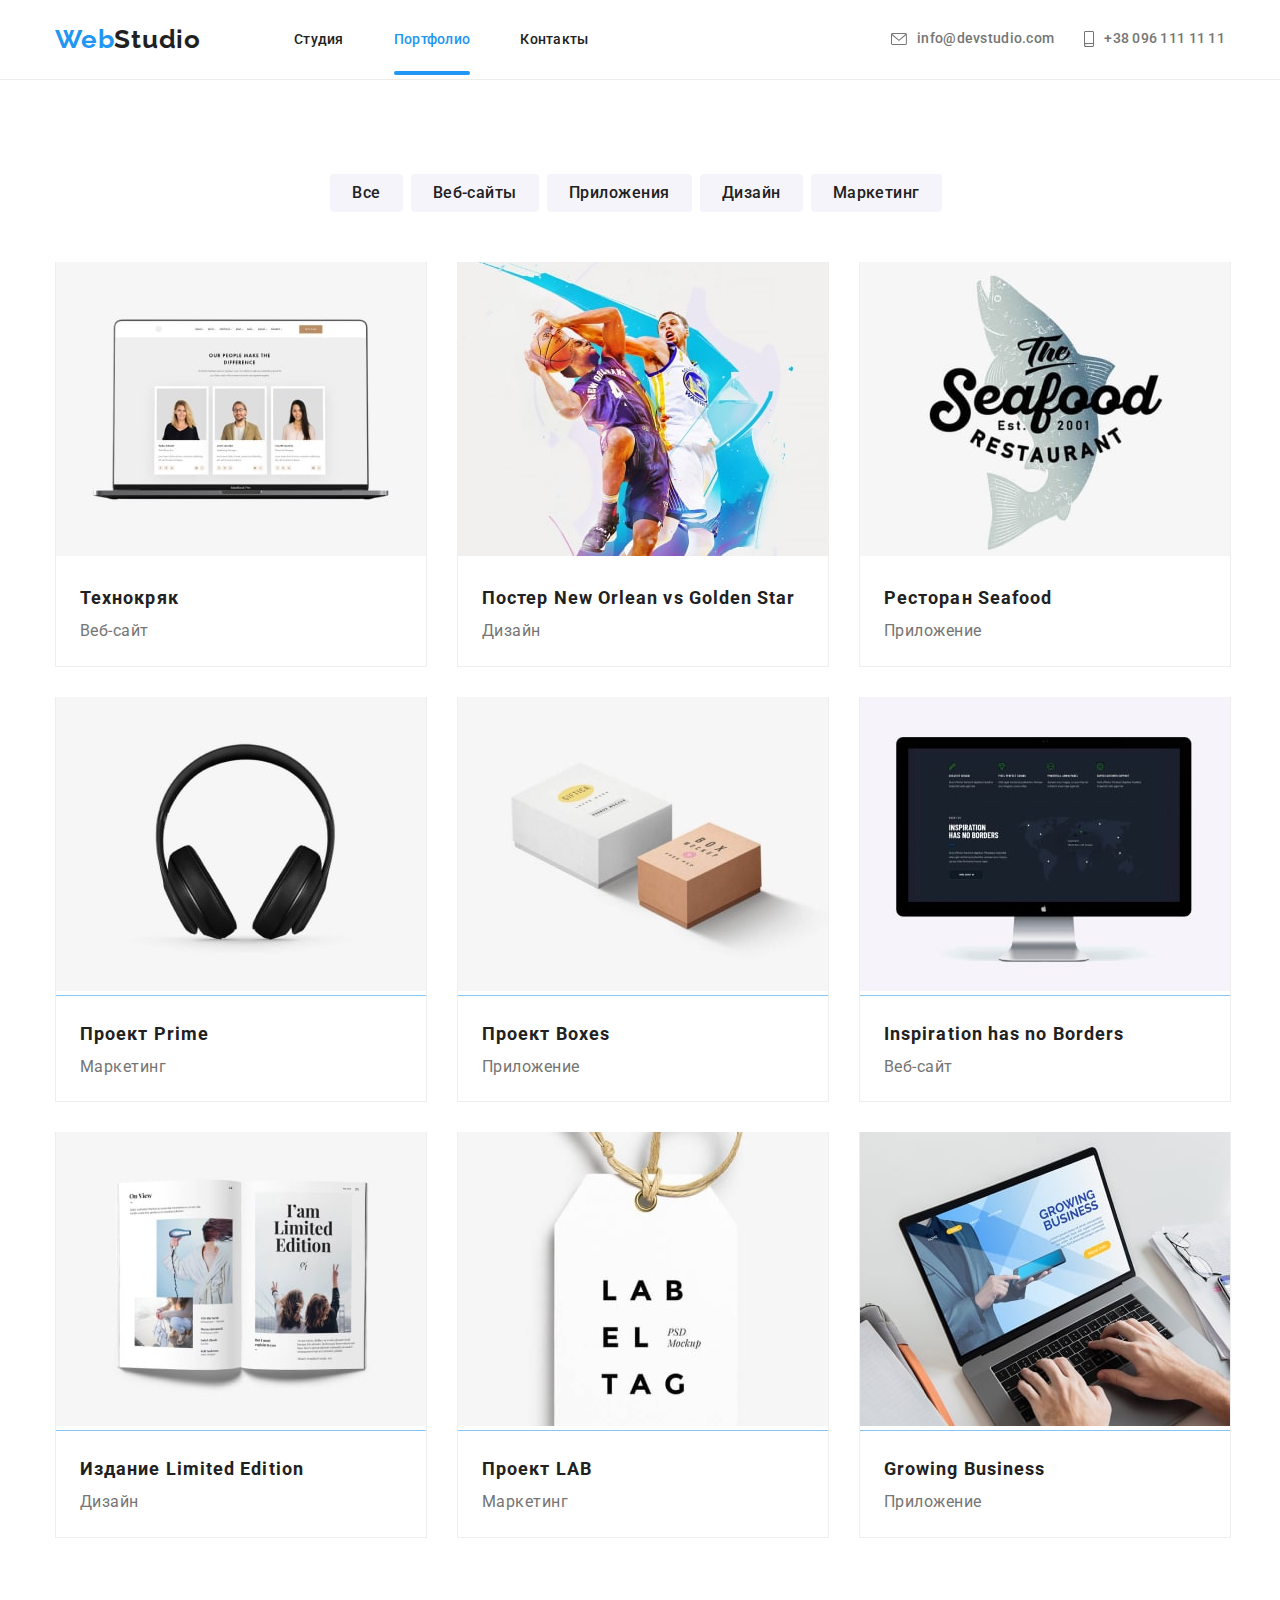
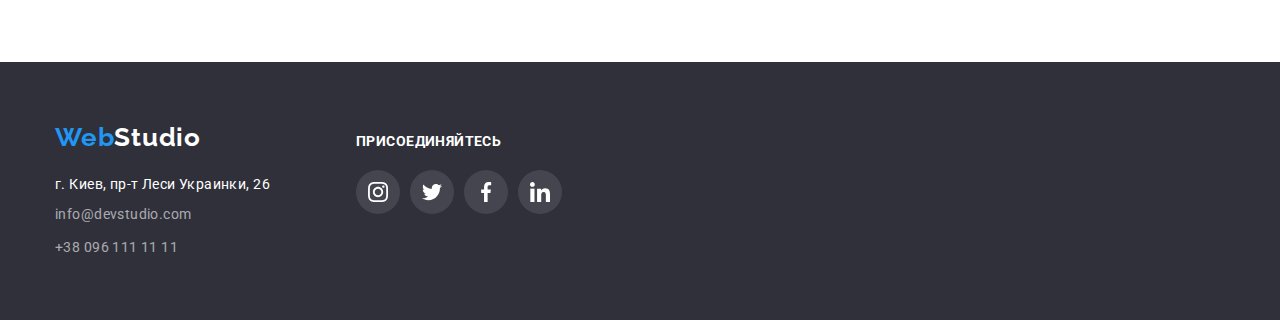
==== commit 6de527ee: "правки+" ====
--- a/portfolio.html
+++ b/portfolio.html
@@ -53,56 +53,40 @@
             <div class="container">
                 <ul class="items">
                     <li class="item_3">
-                        <a href="" class="portfolio-link">
-                            <div class="active_text">
+                        <div class="active_text">
                                 <img class="bot" src="./image_portfolio/top_1.jpg" alt="постер"/>
-                                <p class="back_text">Технокряк это современная площадка распространения коронавируса. Компании используют
-                                        эту
-                                        платформу для цифрового
-                                        шпионажа и атак на защищённые сервера конкурентов.</p>
-                            </div>
-                                <div class="pictures">
+                                <p class="back_text">
+                                    Технокряк это современная площадка распространения коронавируса. Компании используют эту платформу для цифрового шпионажа и атак на защищённые сервера конкурентов.</p>
+                        </div>
+                                    <div class="pictures">
                                     <h3 class="bot-title">Технокряк</h3>
                                     <p class="bot-pre-title">Веб-сайт</p>
                                 </div>
-                                
-                            
-                        </a>
-                    </li>
-                    <li class="item_3">
-                        <div class="items_3_text">
+                    </li>
+                    <li class="item_3">
+                        <div class="active_text">
                             <img class="bot" src="./image_portfolio/top_2.jpg" alt="постер">
-                                <div class="active_text">
-                                    <p class="back_text">Технокряк это современная площадка распространения коронавируса. Компании используют эту
-                                        платформу для цифрового
-                                        шпионажа и атак на защищённые сервера конкурентов.</p>
-                                </div>
+                             <p class="back_text">
+                                 Технокряк это современная площадка распространения коронавируса. Компании используют эту платформу для цифрового шпионажа и атак на защищённые сервера конкурентов.</p>
+                         </div>
                                 <div class="pictures">
                                     <h3 class="bot-title">Постер New Orlean vs Golden Star</h3>
                                     <p class="bot-pre-title">Дизайн</p>
                                 </div>
-                            </img>
-                        </div>
-                    </li>
-                    <li class="item_3">
-                        <div class="items_3_text">
-                        <img class="bot" src="./image_portfolio/top_3.jpg" alt="ресторан">
-                          <div class="active_text">
-                            <p class="back_text">Технокряк это современная площадка распространения коронавируса. Компании используют эту
-                                платформу для цифрового
-                                шпионажа и атак на защищённые сервера конкурентов.</p>
-                          </div>
+                    </li>
+                    <li class="item_3">
+                        <div class="active_text">
+                            <img class="bot" src="./image_portfolio/top_3.jpg" alt="ресторан">
+                            <p class="back_text">Технокряк это современная площадка распространения коронавируса. Компании используют эту платформу для цифрового шпионажа и атак на защищённые сервера конкурентов.</p>
+                        </div>
                             <div class="pictures">
                             <h3 class="bot-title"> Ресторан Seafood</h3>
                             <p class="bot-pre-title">Приложение</p>
                             </div>
-                        </img>
-                        </div>
-                    </li>
-                    <li class="item_3">
-                     <div class="items_3_text">
+                    </li>
+                    <li class="item_3">
+                     <div class="active_text">
                         <img class="bot" src="./image_portfolio/midle_1.jpg" alt="наушники">
-                        <div class="active_text">
                             <p class="back_text">Технокряк это современная площадка распространения коронавируса. Компании используют эту
                                 платформу для цифрового
                                 шпионажа и атак на защищённые сервера конкурентов.</p>
@@ -111,14 +95,11 @@
                             <h3 class="bot-title"> Проект Prime</h3>
                             <p class="bot-pre-title">Маркетинг</p>
                         </div>
-                        </img>
-                    </div>
                     </li>  
                     <li class="item_3">
-                        <div class="items_3_text">
+                        <div class="active_text">
                         <img class="bot" src="./image_portfolio/midle_2.jpg" alt="коробочки">
-                        <div class="active_text">
-                            <p class="back_text">Технокряк это современная площадка распространения коронавируса. Компании используют эту
+                              <p class="back_text">Технокряк это современная площадка распространения коронавируса. Компании используют эту
                                 платформу для цифрового
                                 шпионажа и атак на защищённые сервера конкурентов.</p>
                         </div>
@@ -126,13 +107,10 @@
                             <h3 class="bot-title"> Проект Boxes </h3>
                             <p class="bot-pre-title">Приложение</p>
                         </div>
-                        </img>
-                       </div>
-                    </li>
-                    <li class="item_3">
-                     <div class="items_3_text">
+                    </li>
+                    <li class="item_3">
+                     <div class="active_text">
                         <img class="bot" src="./image_portfolio/midle_3.jpg" alt="mac">
-                        <div class="active_text">
                             <p class="back_text">Технокряк это современная площадка распространения коронавируса. Компании используют эту
                                 платформу для цифрового
                                 шпионажа и атак на защищённые сервера конкурентов.</p>
@@ -141,13 +119,10 @@
                             <h3 class="bot-title">Inspiration has no Borders</h3>
                             <p class="bot-pre-title">Веб-сайт</p>
                         </div>
-                    </img>
-                         </div>
-                    </li>
-                    <li class="item_3">
-                     <div class="items_3_text">
+                    </li>
+                    <li class="item_3">
+                     <div class="active_text">
                         <img class="bot" src="./image_portfolio/down_1.jpg" alt="издание">
-                        <div class="active_text">
                             <p class="back_text">Технокряк это современная площадка распространения коронавируса. Компании используют эту
                                 платформу для цифрового
                                 шпионажа и атак на защищённые сервера конкурентов.</p>
@@ -156,13 +131,10 @@
                             <h3 class="bot-title">Издание Limited Edition </h3>
                             <p class="bot-pre-title">Дизайн</p>
                         </div>
-                        </img>
-                     </div>
-                    </li>
-                    <li class="item_3">
-                     <div class="items_3_text">
+                    </li>
+                    <li class="item_3">
+                     <div class="active_text">
                         <img class="bot" src="./image_portfolio/down_2.jpg" alt="проект">
-                        <div class="active_text">
                             <p class="back_text">Технокряк это современная площадка распространения коронавируса. Компании используют эту
                                 платформу для цифрового
                                 шпионажа и атак на защищённые сервера конкурентов.</p>
@@ -171,22 +143,17 @@
                             <h3 class="bot-title">Проект LAB</h3>
                             <p class="bot-pre-title">Маркетинг</p>
                         </div>
-                        </img>
-                        </div>
-                    </li>
-                    <li class="item_3">
-                        <div class="items_3_text">
+                    </li>
+                    <li class="item_3">
+                        <div class="active_text">
                         <img class="bot" src="./image_portfolio/down_3.jpg" alt="notebook_2">
-                        <div class="active_text">
-                            <p class="back_text">Технокряк это современная площадка распространения коронавируса. Компании используют эту
+                              <p class="back_text">Технокряк это современная площадка распространения коронавируса. Компании используют эту
                                 платформу для цифрового
                                 шпионажа и атак на защищённые сервера конкурентов.</p>
                         </div>
                         <div class="pictures">
                             <h3 class="bot-title">Growing Business </h3>
                             <p class="bot-pre-title">Приложение</p>
-                        </div>
-                        </img>
                         </div>
                     </li>
                 </ul>
--- a/css/style.css
+++ b/css/style.css
@@ -576,6 +576,7 @@
 }
 
 .item_3 {
+  position: relative;
   background: #ffffff;
   border-bottom: 1px solid #eeeeee;
   border-right: 1px solid #eeeeee;
@@ -588,11 +589,38 @@
   box-shadow: 0px 1px 1px rgba(0, 0, 0, 0.12), 0px 4px 4px rgba(0, 0, 0, 0.06),
     1px 4px 6px rgba(0, 0, 0, 0.16);
 }
-
+.item_3:hover .back_text {
+  transform: translateY(0);
+}
 .item_3:nth-child(3n) {
   margin-right: 0;
-}
-
+  top: 0;
+  left: 0;
+}
+.active_text {
+  position: relative;
+  overflow: hidden;
+}
+.back_text {
+  position: absolute;
+  top: 0%;
+  left: 0%;
+  font-weight: 400;
+  font-size: 18px;
+  font-weight: 400;
+  line-height: 1.55;
+  letter-spacing: 0.03em;
+  color: #ffffff;
+  background-color: rgba(33, 150, 243, 0.9);
+  padding-left: 24px;
+  padding-top: 63px;
+  padding-right: 24px;
+  padding-bottom: 63px;
+  height: 100%;
+  transform: translateY(100%);
+  transition: transform 250ms linear;
+  transition-timing-function: cubic-bezier(0.4, 0, 0.2, 1);
+}
 .pictures {
   padding-left: 24px;
   padding-right: 24px;
